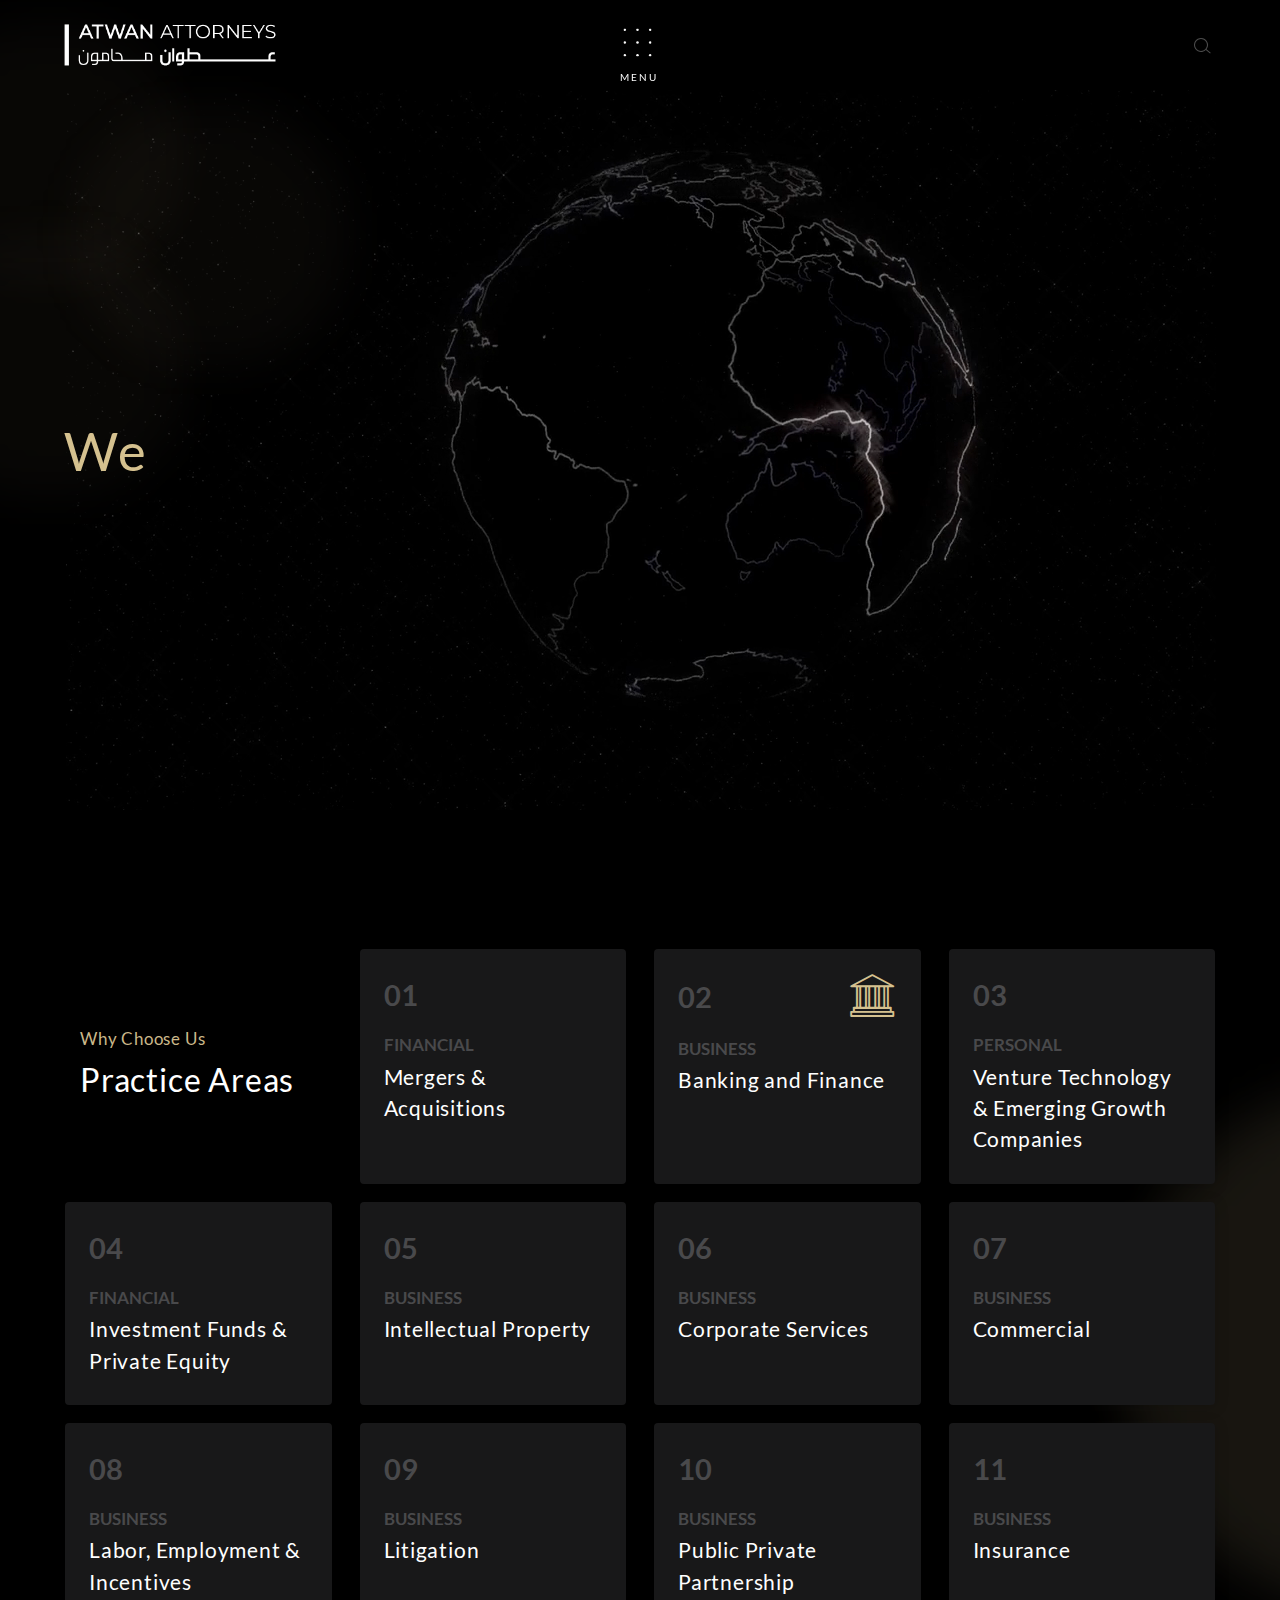
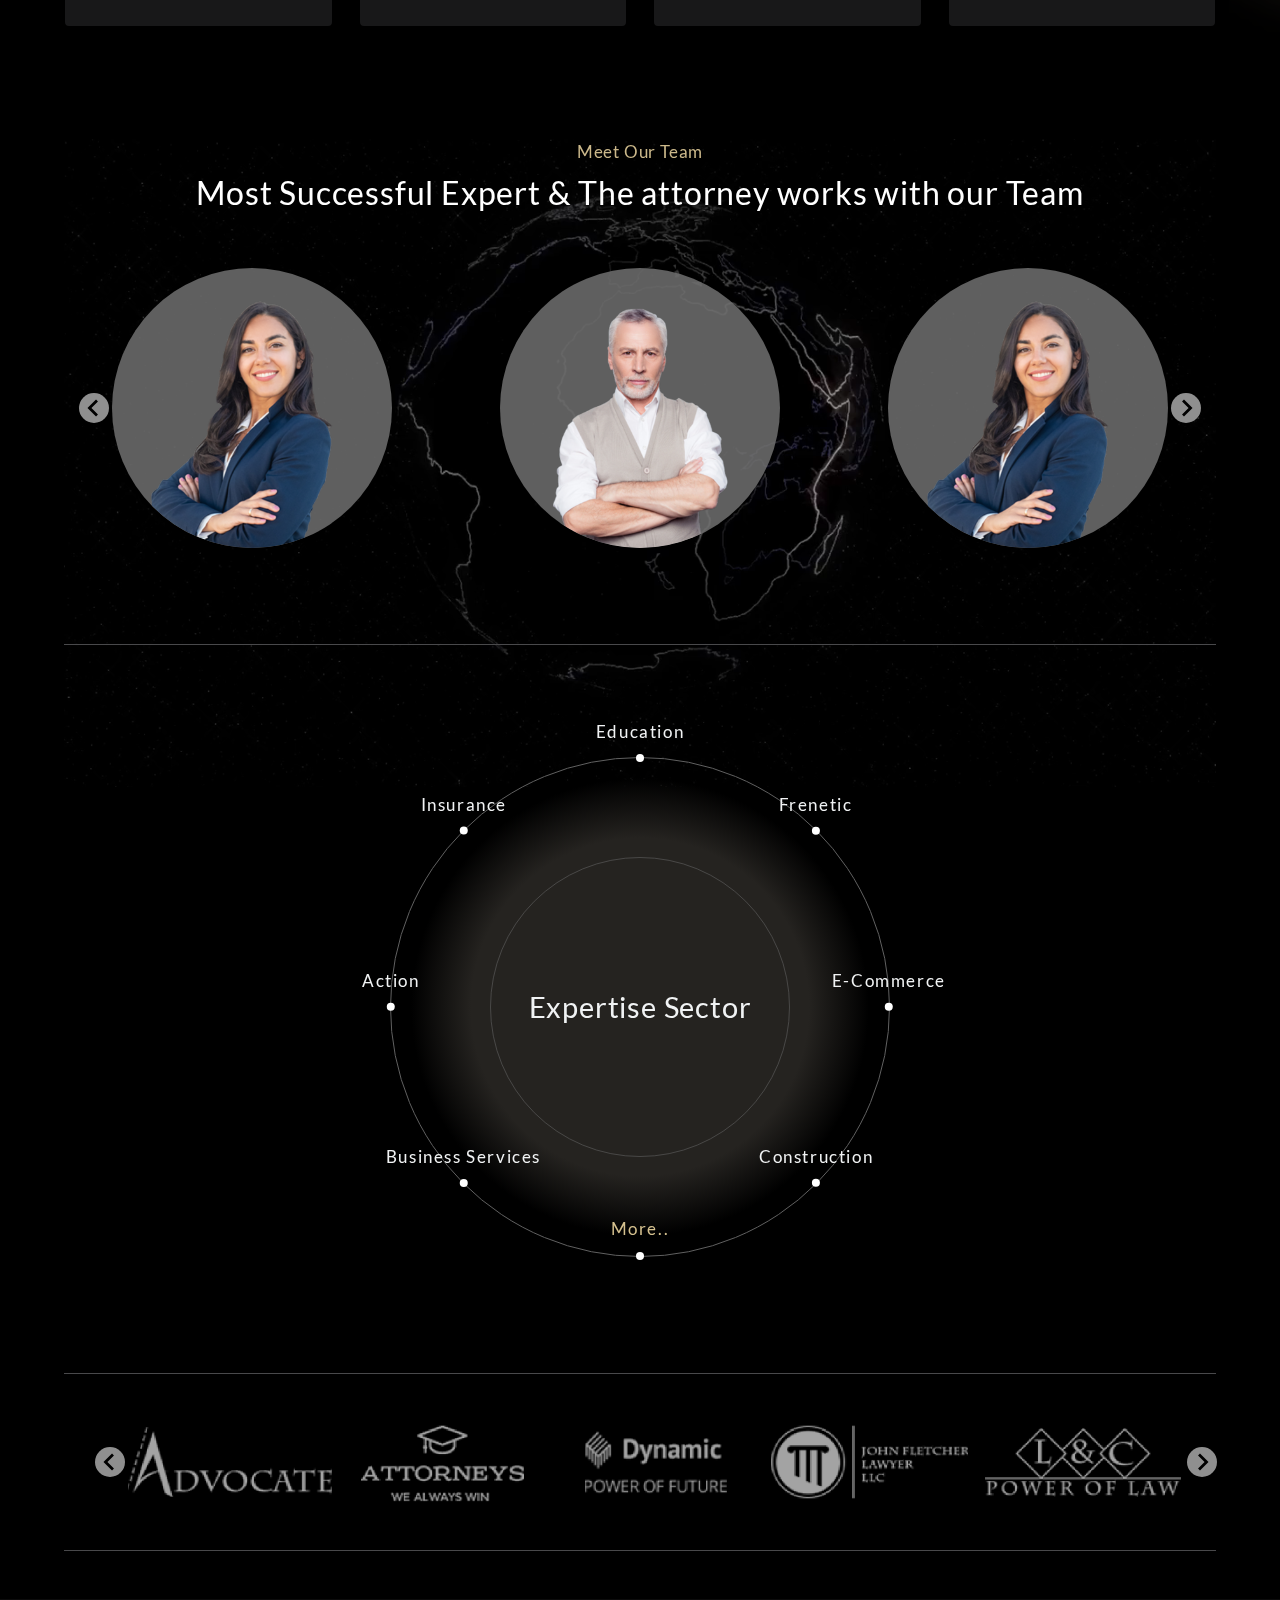
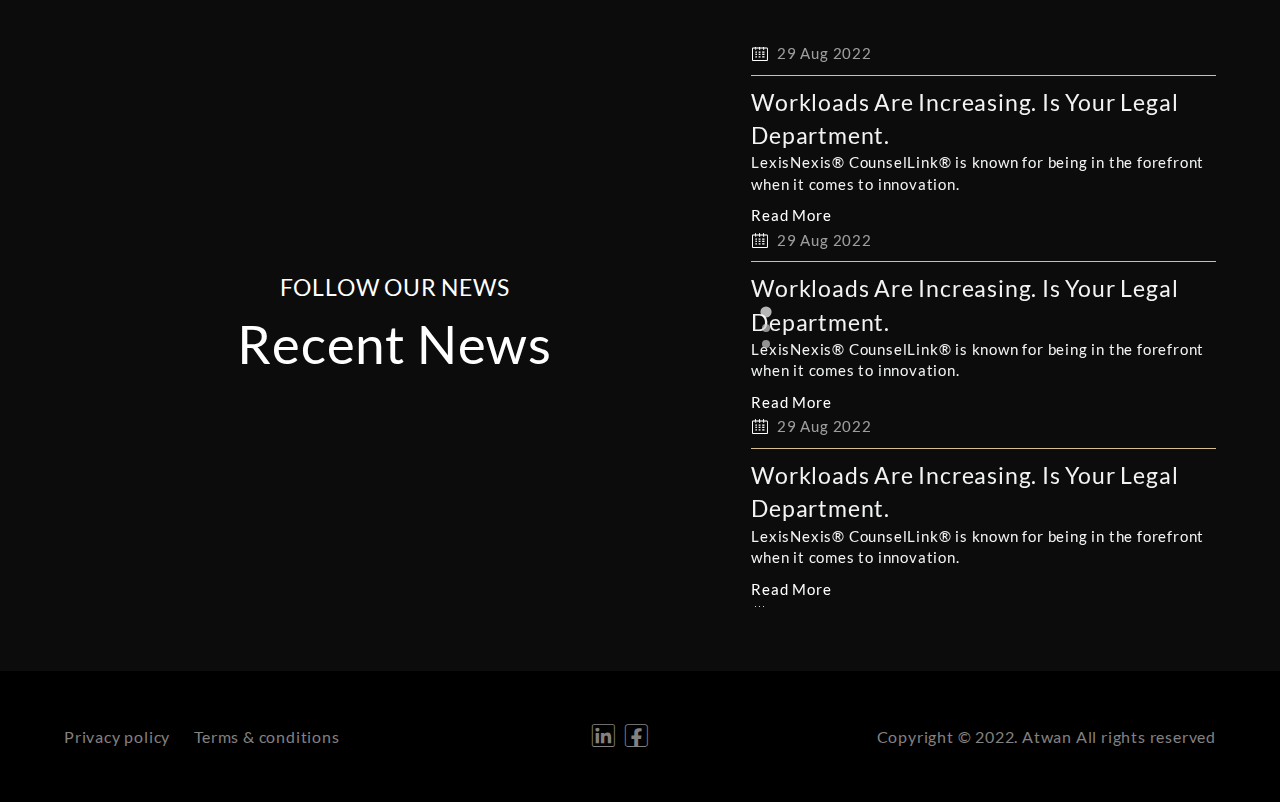
==== index.html @ 5011a1e4 "update" ====
<!doctype html>
  <html lang="en" dir="ltr">
    <head>
      <meta charset="utf-8">
      <meta name="viewport" content="width=device-width, initial-scale=1">

      <title>ATWAN ATTORNEYS</title>

      <!-- Plugin -->
      <link href="./lib/bootstrap/css/bootstrap.core.dark.css" rel="stylesheet" type="text/css">
      <link href="./lib/css/header-main_menu.css" rel="stylesheet" type="text/css">
      <link href="./lib/plugin/hashchange/hashchange.css" rel="stylesheet" type="text/css">
      <link href="./lib/plugin/splide/css/splide-core.min.css" rel="stylesheet" type="text/css">
      <link href="./lib/plugin/splide/css/themes/splide-default.min.css" rel="stylesheet" type="text/css">
      
      <!-- Fonts -->
      <link href="./lib/fonts/lato/lato.css" rel="stylesheet" type="text/css">
      <link href="./lib/fonts/icomoon/icomoon.css" rel="stylesheet" type="text/css">
      
      <!-- Atwan style -->
      <link href="./lib/css/atwan.style.css" rel="stylesheet" type="text/css">

    </head>
  <body>

  <header id="navHeader" class="header">
    <div class="header-main">

      <div class="o-container">

        <div class="header-main_inner">

          <div role="banner">
            <h1 class="c-site-brand">
              <a href="#" rel="home" class="c-site-brand_link nuxt-link-active">
                <img src="./lib/img/logo.png" alt="ATWAN ATTORNEYS" loading="lazy" class="c-site-brand_img">
              </a>
              </h1>
          </div>

          <div class="header-main_menu-toggle">
            <button onclick="myFunction()" class="c-site-nav-toggle">
              <div id="toggle-nav-label" hidden="hidden">
                Menu
              </div>
              <span class="o-icon -nav-toggle -default c-site-nav-toggle_svg-wrap">
                <svg viewBox="0 0 33 33" xmlns="http://www.w3.org/2000/svg">
                  <circle cx="1.5" cy="1.5" r="1.5"></circle>
                  <circle cx="1.5" cy="31.5" r="1.5"></circle>
                  <circle cx="1.5" cy="16.5" r="1.5"></circle>
                  <circle cx="31.5" cy="1.5" r="1.5"></circle>
                  <circle cx="31.5" cy="31.5" r="1.5"></circle>
                  <circle cx="31.5" cy="16.5" r="1.5"></circle>
                  <circle cx="16.5" cy="1.5" r="1.5"></circle>
                  <circle cx="16.5" cy="31.5" r="1.5"></circle>
                  <circle cx="16.5" cy="16.5" r="1.5"></circle>
                </svg>
              </span>
              <span class="o-icon -nav-toggle -close">
                <svg viewBox="0 0 33 33" xmlns="http://www.w3.org/2000/svg">
                  <circle cx="1.5" cy="1.5" r="1.5"></circle>
                  <circle cx="1.5" cy="31.5" r="1.5"></circle>
                  <circle cx="31.5" cy="1.5" r="1.5"></circle>
                  <circle cx="31.5" cy="31.5" r="1.5"></circle>
                  <circle cx="24" cy="9" r="1.5"></circle>
                  <circle cx="24" cy="24" r="1.5" transform="rotate(90 24 24)"></circle>
                  <circle cx="9" cy="24" r="1.5"></circle>
                  <circle cx="9" cy="9" r="1.5" transform="rotate(90 9 9)"></circle>
                  <circle cx="16.5" cy="16.5" r="1.5"></circle>
                </svg>
              </span>
              <span class="c-site-nav-toggle_label-hover">
                <span class="c-site-nav-toggle_label" style="margin-left: -1px;">
                  Menu
                </span>
              </span>
            </button>
          </div>

          <div class="header-main_desktop is-hidden@to-large">
            <div class="c-site-search-wrapper">
              <form role="search" aria-labelledby="search-label" class="c-form">
                <div id="search-label" hidden="hidden">Site
                </div>
                <div class="c-form_item c-site-search">
                  <input type="search" role="searchbox" name="search" value=""
                    class="c-form_input -header-search c-site-search_dropdown">
                  <span class="c-site-search_heading">
                    <span class="c-site-search_line">
                    </span>
                    <span class="c-site-search_heading-bg-wrap">
                      <span class="c-site-search_heading-bg">
                        <label class="c-site-search_icon">
                          <span class="o-icon">
                            <svg viewBox="0 0 24 24" xmlns="http://www.w3.org/2000/svg">
                              <path fill-rule="evenodd" clip-rule="evenodd" d="M11 4a7 7 0 104.826 12.07l4.276 3.413.624-.782L16.5 15.33A7 7 0 0011 4zm-6 7a6 6 0 1112 0 6 6 0 01-12 0z">
                              </path>
                            </svg>
                          </span>
                        </label>
                      </span>
                    </span>
                  </span>
                </div>
              </form>
            </div>
          </div>
        </div>
      </div>
    </div>

    <div class="header-aside">
      <div class="header-aside_scroller">
        <div class="header-aside_bg">
          <canvas width="0" height="0" style="display: block; width: 0px; height: 0px;"></canvas>
        </div>
        <div class="o-container">
          <div class="header-aside_inner">

            <div class="c-site-search-wrapper is-hidden@from-large">
              <form role="search" aria-labelledby="search-label" class="c-form">
                <div id="search-label-mobile" hidden="hidden">Site
                </div>
                <div class="c-form_item c-site-search">
                  <input type="search" role="searchbox" name="search" value=""
                    class="c-form_input c-site-search_dropdown">
                  <span class="c-site-search_heading">
                    <span class="c-site-search_line">
                    </span>
                    <span class="c-site-search_heading-bg-wrap">
                      <span class="c-site-search_heading-bg">
                        <label class="c-site-search_icon">
                          <span class="o-icon">
                            <svg viewBox="0 0 24 24" xmlns="http://www.w3.org/2000/svg">
                              <path fill-rule="evenodd" clip-rule="evenodd" d="M11 4a7 7 0 104.826 12.07l4.276 3.413.624-.782L16.5 15.33A7 7 0 0011 4zm-6 7a6 6 0 1112 0 6 6 0 01-12 0z">
                              </path>
                            </svg>
                          </span>
                        </label>
                      </span>
                    </span>
                  </span>
                </div>
              </form>
            </div>

            <nav aria-labelledby="primary-nav-label" class="c-primary-nav">
              <div id="primary-nav-label" hidden="hidden">Primary
              </div>
              <ul class="c-primary-nav_list -left" id="navigation-menu">
                <li class="c-primary-nav_item">
                  <a href="#/section-1" class="c-primary-nav_link -top-level nuxt-link-active">
                    <span class="c-primary-nav_link-inner" style="display:none;">
                      <span class="c-primary-nav_link-label">Home
                      </span>
                      <span class="c-primary-nav_link-inner-underline">
                      </span>
                    </span>
                    <span class="c-primary-nav_link-inner">
                      <span class="c-primary-nav_link-label">Home
                      </span>
                      <span class="c-primary-nav_link-dot">
                      </span>
                    </span></a>
                </li>
                <li class="c-primary-nav_item">
                  <a href="#/section-2" class="c-primary-nav_link -top-level">
                    <span class="c-primary-nav_link-inner" style="display:none;">
                      <span class="c-primary-nav_link-label">Why Choose Us
                      </span>
                      <span class="c-primary-nav_link-inner-underline">
                      </span>
                    </span>
                    <span class="c-primary-nav_link-inner">
                      <span class="c-primary-nav_link-label">Why Choose Us
                      </span>
                      <span class="c-primary-nav_link-dot">
                      </span>
                    </span></a>
                </li>
                <li class="c-primary-nav_item">
                 <a href="#/section-3" class="c-primary-nav_link -top-level">
                    <span class="c-primary-nav_link-inner" style="display:none;">
                      <span class="c-primary-nav_link-label">Meet Our Team
                      </span>
                      <span class="c-primary-nav_link-inner-underline">
                      </span>
                    </span>
                    <span class="c-primary-nav_link-inner">
                      <span class="c-primary-nav_link-label">Meet Our Team
                      </span>
                      <span class="c-primary-nav_link-dot">
                      </span>
                    </span></a>
                </li>
                <li class="c-primary-nav_item">
                  <a href="#" class="c-primary-nav_link -top-level -submenu-hover js-calc-nav-item-width">
                    <span class="c-primary-nav_link-inner" style="display:none;">
                      <span class="c-primary-nav_link-label">Sub-Brands
                      </span>
                      <span class="c-primary-nav_link-inner-underline">
                      </span>
                    </span>
                    <span class="c-primary-nav_link-inner">
                      <span class="c-primary-nav_link-label js-calc-nav-item-label-width">
                        Sub-Brands
                      </span>
                      <span class="c-primary-nav_link-dot">
                      </span>
                    </span></a>
                  <ul class="c-primary-nav_list is-submenu">
                    <li class="c-primary-nav_item">
                      <a href="#" class="c-primary-nav_link -submenu-level-1"
                        style="padding-left: 37.5px; padding-right: 37.5px;">
                        <span class="c-primary-nav_link-inner">
                          <span class="c-primary-nav_link-label"> RA&amp;A Advisory &amp; Diplomacy
                          </span>
                          <span class="c-primary-nav_link-underline">
                          </span>
                        </span></a>
                      </li>
                    <li class="c-primary-nav_item">
                      <a href="#"
                        class="c-primary-nav_link -submenu-level-1"
                        style="padding-left: 37.5px; padding-right: 37.5px;">
                        <span class="c-primary-nav_link-inner">
                          <span class="c-primary-nav_link-label"> RA&amp;A Lab
                          </span>
                          <span class="c-primary-nav_link-underline">
                          </span>
                        </span></a>
                      </li>
                    <li class="c-primary-nav_item">
                      <a href="#"
                        class="c-primary-nav_link -submenu-level-1"
                        style="padding-left: 37.5px; padding-right: 37.5px;">
                        <span class="c-primary-nav_link-inner">
                          <span class="c-primary-nav_link-label"> RA&amp;A Live Experiences
                          </span>
                          <span class="c-primary-nav_link-underline">
                          </span>
                        </span></a>
                      </li>
                    <li class="c-primary-nav_item">
                      <a href="#"
                        class="c-primary-nav_link -submenu-level-1"
                        style="padding-left: 37.5px; padding-right: 37.5px;">
                        <span class="c-primary-nav_link-inner">
                          <span class="c-primary-nav_link-label"> RA&amp;A Metaverse
                          </span>
                          <span class="c-primary-nav_link-underline">
                          </span>
                        </span></a>
                      </li>
                    <li class="c-primary-nav_item">
                      <a href="#"
                        class="c-primary-nav_link -submenu-level-1"
                        style="padding-left: 37.5px; padding-right: 37.5px;">
                        <span class="c-primary-nav_link-inner">
                          <span class="c-primary-nav_link-label"> RA&amp;A Sport &amp; Entertainment
                          </span>
                          <span class="c-primary-nav_link-underline">
                          </span>
                        </span></a>
                      </li>
                  </ul>
                </li>
                <li class="c-primary-nav_item">
                  <a href="#" class="c-primary-nav_link -top-level -submenu-hover js-calc-nav-item-width">
                    <span class="c-primary-nav_link-inner" style="display:none;">
                      <span class="c-primary-nav_link-label">Topics
                      </span>
                      <span class="c-primary-nav_link-inner-underline">
                      </span>
                    </span>
                    <span class="c-primary-nav_link-inner" >
                      <span class="c-primary-nav_link-label js-calc-nav-item-label-width">
                        Topics
                      </span>
                      <span class="c-primary-nav_link-dot">
                      </span>
                    </span></a>
                  <ul class="c-primary-nav_list is-submenu">
                    <li class="c-primary-nav_item">
                      <a href="#"
                        class="c-primary-nav_link -submenu-level-1 nuxt-link-exact-active nuxt-link-active"
                        style="padding-left: 37.5px; padding-right: 37.5px;" aria-current="page">
                        <span class="c-primary-nav_link-inner">
                          <span class="c-primary-nav_link-label"> AI &amp; Technology
                          </span>
                          <span class="c-primary-nav_link-underline">
                          </span>
                        </span></a>
                      </li>
                    <li class="c-primary-nav_item">
                      <a href="#"
                        class="c-primary-nav_link -submenu-level-1"
                        style="padding-left: 37.5px; padding-right: 37.5px;">
                        <span class="c-primary-nav_link-inner">
                          <span class="c-primary-nav_link-label"> Culture &amp; Entertainment
                          </span>
                          <span class="c-primary-nav_link-underline">
                          </span>
                        </span></a>
                      </li>
                    <li class="c-primary-nav_item">
                      <a href="#"
                        class="c-primary-nav_link -submenu-level-1"
                        style="padding-left: 37.5px; padding-right: 37.5px;">
                        <span class="c-primary-nav_link-inner">
                          <span class="c-primary-nav_link-label"> Education &amp; Youth Engagement
                          </span>
                          <span class="c-primary-nav_link-underline">
                          </span>
                        </span></a>
                      </li>
                    <li class="c-primary-nav_item">
                      <a href="#"
                        class="c-primary-nav_link -submenu-level-1"
                        style="padding-left: 37.5px; padding-right: 37.5px;">
                        <span class="c-primary-nav_link-inner">
                          <span class="c-primary-nav_link-label"> Government &amp; International Relations
                          </span>
                          <span class="c-primary-nav_link-underline">
                          </span>
                        </span></a>
                      </li>
                    <li class="c-primary-nav_item">
                      <a href="#"
                        class="c-primary-nav_link -submenu-level-1"
                        style="padding-left: 37.5px; padding-right: 37.5px;">
                        <span class="c-primary-nav_link-inner">
                          <span class="c-primary-nav_link-label"> Health
                          </span>
                          <span class="c-primary-nav_link-underline">
                          </span>
                        </span></a>
                      </li>
                    <li class="c-primary-nav_item">
                      <a href="#"
                        class="c-primary-nav_link -submenu-level-1"
                        style="padding-left: 37.5px; padding-right: 37.5px;">
                        <span class="c-primary-nav_link-inner">
                          <span class="c-primary-nav_link-label"> Investment, Trade &amp; Financial Markets
                          </span>
                          <span class="c-primary-nav_link-underline">
                          </span>
                        </span></a>
                      </li>
                    <li class="c-primary-nav_item">
                      <a href="#"
                        class="c-primary-nav_link -submenu-level-1"
                        style="padding-left: 37.5px; padding-right: 37.5px;">
                        <span class="c-primary-nav_link-inner">
                          <span class="c-primary-nav_link-label"> Sport
                          </span>
                          <span class="c-primary-nav_link-underline">
                          </span>
                        </span></a>
                      </li>
                    <li class="c-primary-nav_item">
                      <a href="#"
                        class="c-primary-nav_link -submenu-level-1"
                        style="padding-left: 37.5px; padding-right: 37.5px;">
                        <span class="c-primary-nav_link-inner">
                          <span class="c-primary-nav_link-label"> Sustainability
                          </span>
                          <span class="c-primary-nav_link-underline">
                          </span>
                        </span></a>
                      </li>
                  </ul>
                </li>
              </ul>
              <ul class="c-primary-nav_list -right">
                <li class="c-primary-nav_item">
                  <a href="#" class="c-primary-nav_link -top-level">
                    <span class="c-primary-nav_link-inner" style="display:none;">
                      <span class="c-primary-nav_link-label">Insights
                      </span>
                      <span class="c-primary-nav_link-inner-underline">
                      </span>
                    </span>
                    <span class="c-primary-nav_link-inner">
                      <span class="c-primary-nav_link-label">Insights
                      </span>
                      <span class="c-primary-nav_link-dot">
                      </span>
                    </span></a>
                </li>
                <li class="c-primary-nav_item">
                  <a href="#" class="c-primary-nav_link -top-level">
                    <span class="c-primary-nav_link-inner" style="display:none;">
                      <span class="c-primary-nav_link-label">News &amp; Media
                      </span>
                      <span class="c-primary-nav_link-inner-underline">
                      </span>
                    </span>
                    <span class="c-primary-nav_link-inner">
                      <span class="c-primary-nav_link-label">News &amp; Media
                      </span>
                      <span class="c-primary-nav_link-dot">
                      </span>
                    </span></a>
                </li>
                <li class="c-primary-nav_item">
                  <a href="#" class="c-primary-nav_link -top-level">
                    <span class="c-primary-nav_link-inner" style="display:none;">
                      <span class="c-primary-nav_link-label">Contact
                      </span>
                      <span class="c-primary-nav_link-inner-underline">
                      </span>
                    </span>
                    <span class="c-primary-nav_link-inner">
                      <span class="c-primary-nav_link-label">Contact
                      </span>
                      <span class="c-primary-nav_link-dot">
                      </span>
                    </span></a>
                </li>
                <li class="c-primary-nav_item"><a href="#" target="_blank" rel="noopener noreferrer" class="c-primary-nav_link -top-level">
                    <span class="c-primary-nav_link-inner" style="display:none;">
                      <span class="c-primary-nav_link-label">NYF-Institute
                      </span>
                      <span class="c-primary-nav_link-inner-underline">
                      </span>
                    </span>
                    <span class="c-primary-nav_link-inner">
                      <span class="c-primary-nav_link-label">NYF-Institute
                      </span>
                      <span class="c-primary-nav_link-dot">
                      </span>
                    </span></a>
                </li>
              </ul>
            </nav>
          </div>
        </div>
      </div>
    </div>
  </header>


  <main class="w-100 main-test">
    <section id="section-1" class="h-100vh px-3 mx-0 px-md-5 mx-md-3">
      <div class="h-100 d-flex align-items-center overflow-hidden">

        <div class="bg-circle">
          <div class="item firefly"></div>
          <div class="item firefly"></div>
          <div class="item firefly"></div>
        </div>

        <div class="we-advice me-auto d-flex flex-wrap align-items-start">
          <div class="pe-3">We</div> 
          <div> 
            <span>Advice You</span>
          </div>
        </div>

        <div class="video ">
          <video autoplay muted loop class="bg-video">
            <source src="./lib/video/globe.mp4" type="video/mp4">
            Your browser does not support HTML5 video.
         </video>
        </div>

      </div>
    </section>
    <section id="section-2" class="py-5 px-3 mx-0 px-md-5 mx-md-3">
      
      <div class="why-choose-us">
        <div class="effect-bg"></div>
        <div class="content">
<div class="row">
            <div class="col-12 col-md-6 col-lg-3 mb-3">
              <div class="d-flex align-items-center h-100">
                <div class="p-3 d-flex align-items-start flex-column">
                  <div class="title-s pb-1">Why Choose Us</div>
                  <div class="text-s pb-1">Practice Areas</div>
                </div>
              </div>
              
            </div>
            <div class="col-12 col-md-6 col-lg-3 mb-3">
              <div class="card p-4 h-100">
                <div class="d-flex flex-wrap align-items-center pb-3">
                  <div class="number-c">01</div>
                  <div class="icon-c ms-auto"><span class="icon-mergers-acquisitions"></span></div>
                </div>
                <div class="title-c pb-1">Financial</div>
                <div class="subtitle-c pb-1">Mergers & Acquisitions</div>
              </div>
            </div>
            <div class="col-12 col-md-6 col-lg-3 mb-3">
              <div class="card p-4 h-100">
                <div class="d-flex flex-wrap align-items-center pb-3">
                  <div class="number-c">02</div>
                  <div class="icon-c ms-auto"><span class="icon-business-law"></span></div>
                </div>
                <div class="title-c pb-1">BUSINESS</div>
                <div class="subtitle-c pb-1">Banking and Finance </div>
              </div>
            </div>
            <div class="col-12 col-md-6 col-lg-3 mb-3">
              <div class="card p-4 h-100">
                <div class="d-flex flex-wrap align-items-center pb-3">
                  <div class="number-c">03</div>
                  <div class="icon-c ms-auto"><span class="icon-venture-technology-emerging-growth-companies"></span></div>
                </div>
                <div class="title-c pb-1">PERSONAL</div>
                <div class="subtitle-c pb-1">Venture Technology & Emerging Growth Companies</div>
              </div>
            </div>
            <div class="col-12 col-md-6 col-lg-3 mb-3">
              <div class="card p-4 h-100">
                <div class="d-flex flex-wrap align-items-center pb-3">
                  <div class="number-c">04</div>
                  <div class="icon-c ms-auto"><span class="icon-investment-funds-private-equity"></span></div>
                </div>
                <div class="title-c pb-1">FINANCIAL</div>
                <div class="subtitle-c pb-1">Investment Funds & Private Equity</div>
              </div>
            </div>
            <div class="col-12 col-md-6 col-lg-3 mb-3">
              <div class="card p-4 h-100">
                <div class="d-flex flex-wrap align-items-center pb-3">
                  <div class="number-c">05</div>
                  <div class="icon-c ms-auto"><span class="icon-intellectual-property"></span></div>
                </div>
                <div class="title-c pb-1">BUSINESS</div>
                <div class="subtitle-c pb-1">Intellectual Property </div>
              </div>
            </div>
            <div class="col-12 col-md-6 col-lg-3 mb-3">
              <div class="card p-4 h-100">
                <div class="d-flex flex-wrap align-items-center pb-3">
                  <div class="number-c">06</div>
                  <div class="icon-c ms-auto"><span class="icon-corporate-services"></span></div>
                </div>
                <div class="title-c pb-1">BUSINESS</div>
                <div class="subtitle-c pb-1">Corporate Services</div>
              </div>
            </div>
            
            <div class="col-12 col-md-6 col-lg-3 mb-3">
              <div class="card p-4 h-100">
                <div class="d-flex flex-wrap align-items-center pb-3">
                  <div class="number-c">07</div>
                  <div class="icon-c ms-auto"><span class="icon-commercial"></span></div>
                </div>
                <div class="title-c pb-1">BUSINESS</div>
                <div class="subtitle-c pb-1">Commercial</div>
              </div>
            </div>
            
            <div class="col-12 col-md-6 col-lg-3 mb-3">
              <div class="card p-4 h-100">
                <div class="d-flex flex-wrap align-items-center pb-3">
                  <div class="number-c">08</div>
                  <div class="icon-c ms-auto"><span class="icon-labor-employment-incentives"></span></div>
                </div>
                <div class="title-c pb-1">BUSINESS</div>
                <div class="subtitle-c pb-1">Labor, Employment & Incentives</div>
              </div>
            </div>
            
            <div class="col-12 col-md-6 col-lg-3 mb-3">
              <div class="card p-4 h-100">
                <div class="d-flex flex-wrap align-items-center pb-3">
                  <div class="number-c">09</div>
                  <div class="icon-c ms-auto"><span class="icon-litigation"></span></div>
                </div>
                <div class="title-c pb-1">BUSINESS</div>
                <div class="subtitle-c pb-1">Litigation</div>
              </div>
            </div>
            
            <div class="col-12 col-md-6 col-lg-3 mb-3">
              <div class="card p-4 h-100">
                <div class="d-flex flex-wrap align-items-center pb-3">
                  <div class="number-c">10</div>
                  <div class="icon-c ms-auto"><span class="icon-public-private-partnership"></span></div>
                </div>
                <div class="title-c pb-1">BUSINESS</div>
                <div class="subtitle-c pb-1">Public Private Partnership</div>
              </div>
            </div>
            
            <div class="col-12 col-md-6 col-lg-3 mb-3">
              <div class="card p-4 h-100">
                <div class="d-flex flex-wrap align-items-center pb-3">
                  <div class="number-c">11</div>
                  <div class="icon-c ms-auto"><span class="icon-insurance"></span></div>
                </div>
                <div class="title-c pb-1">BUSINESS</div>
                <div class="subtitle-c pb-1">Insurance</div>
              </div>
            </div>
            
          </div>
        </div>
          
        </div>
     
    </section>

    <section id="section-3" class="py-5 px-3 mx-0 px-md-5 mx-md-3">
      <div class="meet-our-team">
        <div class="video-bg">
          <video autoplay muted loop class="bg-video">
            <source src="./lib/video/globe.mp4" type="video/mp4">
            Your browser does not support HTML5 video.
         </video>
        </div>
        <div class="content d-flex align-items-center justify-content-center h-100">
          <div class="pb-5 d-flex align-items-center flex-column">
            <div class="title-s pb-1 text-center">Meet Our Team</div>
            <div class="text-s pb-1 text-center">Most Successful Expert & The attorney works with our Team</div>
          </div>
        </div>
        <div class="content">
    <div class="splide" id="splide-ourteam" aria-label="Splide Basic HTML Example">
      <div class="splide__track">
        <ul class="splide__list">
          <li class="splide__slide">
            <div class="circle-i d-flex align-items-center justify-content-center">
              <div class="hide-content">
                <div class="name-i">
                  Ahmad Mohammad
                </div>
                <div class="position-i">
                  Senior Attorney
                </div>
              </div>
              <div class="img-i">
                <img src="./lib/img/team-01.png" alt="">
              </div>
            </div>
          </li>
          <li class="splide__slide">
            <div class="circle-i d-flex align-items-center justify-content-center">
              <div class="hide-content">
                <div class="name-i">
                  Ahmad Mohammad
                </div>
                <div class="position-i">
                  Senior Attorney
                </div>
              </div>
              <div class="img-i">
                <img src="./lib/img/team-02.png" alt="">
              </div>
            </div>
          </li>
          <li class="splide__slide">
            <div class="circle-i d-flex align-items-center justify-content-center">
              <div class="hide-content">
                <div class="name-i">
                  Ahmad Mohammad
                </div>
                <div class="position-i">
                  Senior Attorney
                </div>
              </div>
              <div class="img-i">
                <img src="./lib/img/team-01.png" alt="">
              </div>
            </div>
          </li>
          <li class="splide__slide">
            <div class="circle-i d-flex align-items-center justify-content-center">
              <div class="hide-content">
                <div class="name-i">
                  Ahmad Mohammad
                </div>
                <div class="position-i">
                  Senior Attorney
                </div>
              </div>
              <div class="img-i">
                <img src="./lib/img/team-02.png" alt="">
              </div>
            </div>
          </li>
          <li class="splide__slide">
            <div class="circle-i d-flex align-items-center justify-content-center">
              <div class="hide-content">
                <div class="name-i">
                  Ahmad Mohammad
                </div>
                <div class="position-i">
                  Senior Attorney
                </div>
              </div>
              <div class="img-i">
                <img src="./lib/img/team-01.png" alt="">
              </div>
            </div>
          </li>
        </ul>
      </div>
    </div>
  </div>
  </div>
  </section>



  <section id="ExpertiseSector" class="py-5 px-3 mx-0 px-md-5 mx-md-3">
    <div class="expertise-sector d-flex flex-row justify-content-center align-items-center">
      <div class="circle-expertise-sector d-flex flex-row justify-content-center align-items-center">
        
        <div class="point-line rotate-0 rotate-15">
          <div class="block">
            <div class="text ct">
              <a href="#">
                Education
              </a>
            </div>
            <div class="d-flex flex-row justify-content-center align-items-center">
              <div class="point cb"></div>
            </div>
          </div>
          <div class="block mt-auto d-none d-md-flex">
            <div class="text more cb">
              <a href="#">
                More..
              </a>
            </div>
            <div class="d-flex flex-row justify-content-center align-items-center">
              <div class="point cb"></div>
            </div>
          </div>
        </div>

        <div class="point-line rotate-0 rotate-36 d-md-none">
          <div class="block d-none">
            <div class="text ct">
              <a href="#">Education</a>
            </div>
            <div class="d-flex flex-row justify-content-center align-items-center">
              <div class="point cb"></div>
            </div>
          </div>
          <div class="block mt-auto">
            <div class="text cb">
              <a href="#">Insurance</a>
            </div>
            <div class="d-flex flex-row justify-content-center align-items-center">
              <div class="point cb"></div>
            </div>
          </div>
        </div>
        
        <div class="point-line rotate-45 rotate-58">
          <div class="block">
            <div class="text ct"><a href="#">Frenetic</a></div>
            <div class="d-flex flex-row justify-content-center align-items-center">
              <div class="point cb"></div>
            </div>
          </div>
          <div class="block mt-auto d-none d-md-flex">
            <div class="text cb"><a href="#">Business Services</a></div>
            <div class="d-flex flex-row justify-content-center align-items-center">
              <div class="point cb"></div>
            </div>
          </div>
        </div>

        <div class="point-line rotate-45 rotate-79 d-md-none">
          <div class="block d-none">
            <div class="text ct"><a href="#">Frenetic</a></div>
            <div class="d-flex flex-row justify-content-center align-items-center">
              <div class="point cb"></div>
            </div>
          </div>
          <div class="block mt-auto">
            <div class="text cb"><a href="#">Business Services</a></div>
            <div class="d-flex flex-row justify-content-center align-items-center">
              <div class="point cb"></div>
            </div>
          </div>
        </div>

        <div class="point-line rotate-90 rotate-101">
          <div class="block">
            <div class="text ct"><a href="#">E-Commerce</a></div>
            <div class="d-flex flex-row justify-content-center align-items-center">
              <div class="point cb"></div>
            </div>
          </div>
          <div class="block mt-auto d-none d-md-flex">
            <div class="text cb"><a href="#">Action</a></div>
            <div class="d-flex flex-row justify-content-center align-items-center">
              <div class="point cb"></div>
            </div>
          </div>
        </div>

        <div class="point-line rotate-90 rotate-122 d-md-none">
          <div class="block d-none">
            <div class="text ct"><a href="#">E-Commerce</a></div>
            <div class="d-flex flex-row justify-content-center align-items-center">
              <div class="point cb"></div>
            </div>
          </div>
          <div class="block mt-auto">
            <div class="text cb"><a href="#">Action</a></div>
            <div class="d-flex flex-row justify-content-center align-items-center">
              <div class="point cb"></div>
            </div>
          </div>
        </div>
        
        <div class="point-line rotate-135 rotate-144">
          <div class="block">
            <div class="text ct"><a href="#">Construction</a></div>
            <div class="d-flex flex-row justify-content-center align-items-center">
              <div class="point cb"></div>
            </div>
          </div>
          <div class="block mt-auto d-none d-md-flex">
            <div class="text cb"><a href="#">Insurance</a></div>
            <div class="d-flex flex-row justify-content-center align-items-center">
              <div class="point cb"></div>
            </div>
          </div>
        </div>

        <div class="point-line rotate-135 rotate-165 d-md-none">
          <div class="block d-none">
            <div class="text ct"><a href="#">Construction</a></div>
            <div class="d-flex flex-row justify-content-center align-items-center">
              <div class="point cb"></div>
            </div>
          </div>
          <div class="block mt-auto">
            <div class="text cb more"><a href="#">More..</a></div>
            <div class="d-flex flex-row justify-content-center align-items-center">
              <div class="point cb"></div>
            </div>
          </div>
        </div>

          <div class="circle-sector-title d-flex flex-row justify-content-center align-items-center">
            <span>
              Expertise Sector
            </span>
          </div>
      </div>
    </div>
  </section>

<section id="section-5" class="py-5 px-3 mx-0 px-md-5 mx-md-3">
  <div class="customers">
    <div class="splide py-5 px-3 mx-0 px-md-5 mx-md-3" id="splide-customers" aria-label="Splide Basic HTML Example">
      <div class="splide__track">
        <ul class="splide__list">
          <li class="splide__slide">
            <div class="logo-i d-flex align-items-center justify-content-center">
              <div class="img-logo-i">
                <img src="./lib/img/advocate.png" alt="">
              </div>
            </div>
          </li>
          <li class="splide__slide">
            <div class="logo-i d-flex align-items-center justify-content-center">
              <div class="img-logo-i">
                <img src="./lib/img/attorneys.png" alt="">
              </div>
            </div>
          </li>
          <li class="splide__slide">
            <div class="logo-i d-flex align-items-center justify-content-center">
              <div class="img-logo-i">
                <img src="./lib/img/dynamic.png" alt="">
              </div>
            </div>
          </li>
          <li class="splide__slide">
            <div class="logo-i d-flex align-items-center justify-content-center">
              <div class="img-logo-i">
                <img src="./lib/img/john-fletcher.png" alt="">
              </div>
            </div>
          </li>
          <li class="splide__slide">
            <div class="logo-i d-flex align-items-center justify-content-center">
              <div class="img-logo-i">
                <img src="./lib/img/l-c-power-of-law.png" alt="">
              </div>
            </div>
          </li>
          <li class="splide__slide">
            <div class="logo-i d-flex align-items-center justify-content-center">
              <div class="img-logo-i">
                <img src="./lib/img/advocate.png" alt="">
              </div>
            </div>
          </li>
          <li class="splide__slide">
            <div class="logo-i d-flex align-items-center justify-content-center">
              <div class="img-logo-i">
                <img src="./lib/img/advocate.png" alt="">
              </div>
            </div>
          </li>
          <li class="splide__slide">
            <div class="logo-i d-flex align-items-center justify-content-center">
              <div class="img-logo-i">
                <img src="./lib/img/advocate.png" alt="">
              </div>
            </div>
          </li>
        </ul>
      </div>
    </div>
  </div>
</section>

    <section id="section-4" class="bg-darck-video">
      <div class="video-n px-0 px-md-3 d-flex align-items-center justify-content-center">
        <div class=" py-5 px-3 px-md-5 w-100">
          <div class="row">
            <div class="col-12 col-md-6 col-lg-7 mb-3">
              <video autoplay muted loop class="bg-video">
                <source src="./lib/video/world.mp4" type="video/mp4">
                Your browser does not support HTML5 video.
              </video>
            </div>
            <div class="col-12 col-md-6 col-lg-5 mb-3"></div>
          </div>
        </div>
        
        
      </div>

      <div class="bg-darck-gray px-0 px-md-3">
      <div class="recent-news py-5 px-3 px-md-5">
        <div class="row">
          <div class="col-12 col-md-6 col-lg-7 mb-3">
            <div class="d-flex align-items-center justify-content-center h-100" style="position: relative; ">
              <div class="content-n d-flex flex-column align-items-center justify-content-center">
                <div class="title-n">
                  FOLLOW OUR NEWS
                </div>
                <div class="title-n-large">
                  Recent News
                </div>
              </div>
            </div>
          </div>       
          <div class="col-12 col-md-6 col-lg-5 mb-3">
            <div class="list vertically">
              <div class="splide" id="splide-news" aria-label="Splide Basic HTML Example">
                <div class="splide__track">
                  <ul class="splide__list">
                    <li class="splide__slide">
                      <div class="item-news">
                        <div class="date-i d-flex flex-row align-items-center">
                          <div class="icon-date pe-2"><span class="icon-calendar"></span></div>
                          <div class="actual-date">29 Aug 2022</div>
                        </div>
                        <div class="max-h">
                          <div class="title-i d-flex flex-row align-items-center">
                              Workloads Are Increasing. Is Your Legal Department.
                          </div>
                          <div class="text-i d-flex flex-row align-items-center">
                            LexisNexis® CounselLink® is known for being in the forefront when it comes to innovation.
                          </div>
                        </div>
                        <div class="more-i d-flex flex-row align-items-center">
                          <a href="#">
                            Read More
                          </a>
                        </div>
                      </div>
                    </li>
                    <li class="splide__slide">
                      <div class="item-news">
                        <div class="date-i d-flex flex-row align-items-center">
                          <div class="icon-date pe-2"><span class="icon-calendar"></span></div>
                          <div class="actual-date">29 Aug 2022</div>
                        </div>
                        <div class="max-h">
                          <div class="title-i d-flex flex-row align-items-center">
                              Workloads Are Increasing. Is Your Legal Department.
                          </div>
                          <div class="text-i d-flex flex-row align-items-center">
                            LexisNexis® CounselLink® is known for being in the forefront when it comes to innovation.
                          </div>
                        </div>
                        <div class="more-i d-flex flex-row align-items-center">
                          <a href="#">
                            Read More
                          </a>
                        </div>
                      </div>
                    </li>
                    <li class="splide__slide">
                      <div class="item-news">
                        <div class="date-i d-flex flex-row align-items-center">
                          <div class="icon-date pe-2"><span class="icon-calendar"></span></div>
                          <div class="actual-date">29 Aug 2022</div>
                        </div>
                        <div class="max-h">
                          <div class="title-i d-flex flex-row align-items-center">
                              Workloads Are Increasing. Is Your Legal Department.
                          </div>
                          <div class="text-i d-flex flex-row align-items-center">
                            LexisNexis® CounselLink® is known for being in the forefront when it comes to innovation.
                          </div>
                        </div>
                        <div class="more-i d-flex flex-row align-items-center">
                          <a href="#">
                            Read More
                          </a>
                        </div>
                      </div>
                    </li>
                    <li class="splide__slide">
                      <div class="item-news">
                        <div class="date-i d-flex flex-row align-items-center">
                          <div class="icon-date pe-2"><span class="icon-calendar"></span></div>
                          <div class="actual-date">29 Aug 2022</div>
                        </div>
                        <div class="max-h">
                          <div class="title-i d-flex flex-row align-items-center">
                              Workloads Are Increasing. Is Your Legal Department.
                          </div>
                          <div class="text-i d-flex flex-row align-items-center">
                            LexisNexis® CounselLink® is known for being in the forefront when it comes to innovation.
                          </div>
                        </div>
                        <div class="more-i d-flex flex-row align-items-center">
                          <a href="#">
                            Read More
                          </a>
                        </div>
                      </div>
                    </li>
                    <li class="splide__slide">
                      <div class="item-news">
                        <div class="date-i d-flex flex-row align-items-center">
                          <div class="icon-date pe-2"><span class="icon-calendar"></span></div>
                          <div class="actual-date">29 Aug 2022</div>
                        </div>
                        <div class="max-h">
                          <div class="title-i d-flex flex-row align-items-center">
                              Workloads Are Increasing. Is Your Legal Department.
                          </div>
                          <div class="text-i d-flex flex-row align-items-center">
                            LexisNexis® CounselLink® is known for being in the forefront when it comes to innovation.
                          </div>
                        </div>
                        <div class="more-i d-flex flex-row align-items-center">
                          <a href="#">
                            Read More
                          </a>
                        </div>
                      </div>
                    </li>
                    <li class="splide__slide">
                      <div class="item-news">
                        <div class="date-i d-flex flex-row align-items-center">
                          <div class="icon-date pe-2"><span class="icon-calendar"></span></div>
                          <div class="actual-date">29 Aug 2022</div>
                        </div>
                        <div class="max-h">
                          <div class="title-i d-flex flex-row align-items-center">
                              Workloads Are Increasing. Is Your Legal Department.
                          </div>
                          <div class="text-i d-flex flex-row align-items-center">
                            LexisNexis® CounselLink® is known for being in the forefront when it comes to innovation.
                          </div>
                        </div>
                        <div class="more-i d-flex flex-row align-items-center">
                          <a href="#">
                            Read More
                          </a>
                        </div>
                      </div>
                    </li>
                    <li class="splide__slide">
                      <div class="item-news">
                        <div class="date-i d-flex flex-row align-items-center">
                          <div class="icon-date pe-2"><span class="icon-calendar"></span></div>
                          <div class="actual-date">29 Aug 2022</div>
                        </div>
                        <div class="max-h">
                          <div class="title-i d-flex flex-row align-items-center">
                              Workloads Are Increasing. Is Your Legal Department.
                          </div>
                          <div class="text-i d-flex flex-row align-items-center">
                            LexisNexis® CounselLink® is known for being in the forefront when it comes to innovation.
                          </div>
                        </div>
                        <div class="more-i d-flex flex-row align-items-center">
                          <a href="#">
                            Read More
                          </a>
                        </div>
                      </div>
                    </li>
                  </ul>
                </div>
              </div>
            </div>
          </div>       
        </div>
        

      </div>
    </div>
    </section>



    <footer class="py-5 px-3 mx-0 px-md-5 mx-md-3">
      <div class="footer d-flex flex-column align-items-center flex-lg-row justify-content-lg-between">
        <div class="hyper pb-1 pb-lg-0">
          <div class="d-flex flex-wrap  align-items-center justify-content-center">
            <div class="me-4">
              <a href="#">
                Privacy policy
              </a>
            </div>
            <div class="me-4">
              <a href="#">
                Terms & conditions
              </a>
            </div>
          </div>
        </div>
        
        <div class="social pb-1 pb-lg-0">
          <div class="d-flex  align-items-center justify-content-center">
            <div class="mx-1">
              <a href="https://linkedin.com">
                <span class="icon-linkedin"></span>
              </a>
            </div>
            <div class="mx-1">
              <a href="https://facebook.com">
                <span class="icon-facebook"></span>
              </a>
            </div>
          </div>
        </div>
        <div class="copyright text-center">
          Copyright © 2022. Atwan All rights reserved
        </div>
      </div>
    </footer>

  </main>


  
  <!-- JS -->
  <script src="./lib/js/jquery-3.6.0.min.js"></script>
  <script src="./lib/bootstrap/js/bootstrap.core.js"></script>

	
	<!-- Page Scroll to id plugin -->
	<script src="./lib/plugin/hashchange/jquery.hashchange.min.js"></script>
	<script src="./lib/plugin/hashchange/jquery.malihu.PageScroll2id.js"></script>
	
	<!-- Splide -->
  <script src="./lib/plugin/splide/js/splide.min.js"></script>
  
  <!-- SCRIPT -->
  
  <!-- Splide -->
  <script>
    //splide-customers
    new Splide('#splide-customers', {
      perPage: 6,
      rewind: true,
      autoplay: true,
      //direction: 'rtl',
      pagination: false,
      arrows: true,
      height: '80px',
      cover: true,
      pauseOnHover:true,

      breakpoints: {
        1600: {
          perPage: 5,
          gap: '.7rem',
          height: '80px',
        },
        1200: {
          perPage: 4,
          gap: '.7rem',
          height: '80px',
        },
        992: {
          perPage: 3,
          gap: '.7rem',
          height: '80px',
        },
        768: {
          perPage: 2,
          gap: '.7rem',
          height: '70px',
        },
        576: {
          perPage: 2,
          gap: '.7rem',
          height: '60px',
        },
      },
    }).mount();

    //News
    new Splide('#splide-news', {
      perPage: 3,
      rewind: true,
      autoplay: false,
      //direction: 'rtl',
      direction: 'ttb',
      arrows: false,
      pauseOnHover:true,
      wheelSleep: 50000,
      height: '35rem',
    }).mount();

    //Meet Our Team
    new Splide('#splide-ourteam', {
      perPage: 4,
      rewind: true,
      autoplay: true,
      //direction: 'rtl',
      pagination: false,
      arrows: true,
      cover: true,
      pauseOnHover:true,

      breakpoints: {
        1600: {
          perPage: 3,
          gap: '.7rem',
        },
        1200: {
          perPage: 2,
          gap: '.7rem',
        },
        992: {
          perPage: 2,
          gap: '.7rem',
        },
        768: {
          perPage: 1,
          gap: '.7rem',
        },
        576: {
          perPage: 1,
          gap: '.7rem',
        },
      },
    }).mount();

  </script>

<!-- Nav Header Open and close -->
<script>
  function myFunction() {
    var element = document.getElementById("navHeader");
    element.classList.toggle("is-mobile-nav-open");
  }
</script>

<!-- Nav Header Select main item -->
<script>
  $(document).ready(function () {
    $(".c-primary-nav_item").hover(
      function () {
        $(this).addClass("dot-visible");
      },
      function () {
        $(this).removeClass("dot-visible");
      }
    );
  });
</script>

<!-- Nav Header Hide on scroll down and show on scroll up -->
<script>
  (function () {
    var doc = document.documentElement;
    var w = window;
    var prevScroll = w.scrollY || doc.scrollTop;
    var curScroll;
    var direction = 0;
    var prevDirection = 0;
    var header = document.getElementById('navHeader');
    var checkScroll = function () {
      /*
      ** Find the direction of scroll
      ** 0 - initial, 1 - up, 2 - down
      */
      curScroll = w.scrollY || doc.scrollTop;
      if (curScroll > prevScroll) {
        //scrolled up
        direction = 2;
      }
      else if (curScroll < prevScroll) {
        //scrolled down
        direction = 1;
      }
      if (direction !== prevDirection) {
        toggleHeader(direction, curScroll);
      }
      prevScroll = curScroll;
    };
    var toggleHeader = function (direction, curScroll) {
      if (direction === 2 && curScroll > 52) {

        //replace 52 with the height of your header in px

        header.classList.add('hide');
        prevDirection = direction;
      }
      else if (direction === 1) {
        header.classList.remove('hide');
        prevDirection = direction;
      }
    };
    window.addEventListener('scroll', checkScroll);
  })();
</script>

<!-- PageScroll2id -->
<script>
  (function($){
    $(window).on("load",function(){
      
      /* Page Scroll to id fn call */
      $("#navigation-menu a,a[href='#top'],a[rel='m_PageScroll2id']").mPageScroll2id({
        highlightSelector:"#navigation-menu a"
      });
      
      /* jquery-hashchange fn */
      $(window).hashchange(function(){
        var loc=window.location,
          to=loc.hash.split("/")[1] || "#top";
        $.mPageScroll2id("scrollTo",to,{
          clicked:$("a[href='"+loc+"'],a[href='"+loc.hash+"']")
        });
      });
      
      /* demo functions */
      $("a[rel='next']").click(function(e){
        e.preventDefault();
        var val="#/"+$(this).parent().parent("section").next().attr("id");
        window.location.hash=val;
      });
      
    });
  })(jQuery);
</script>

  </body>
</html>
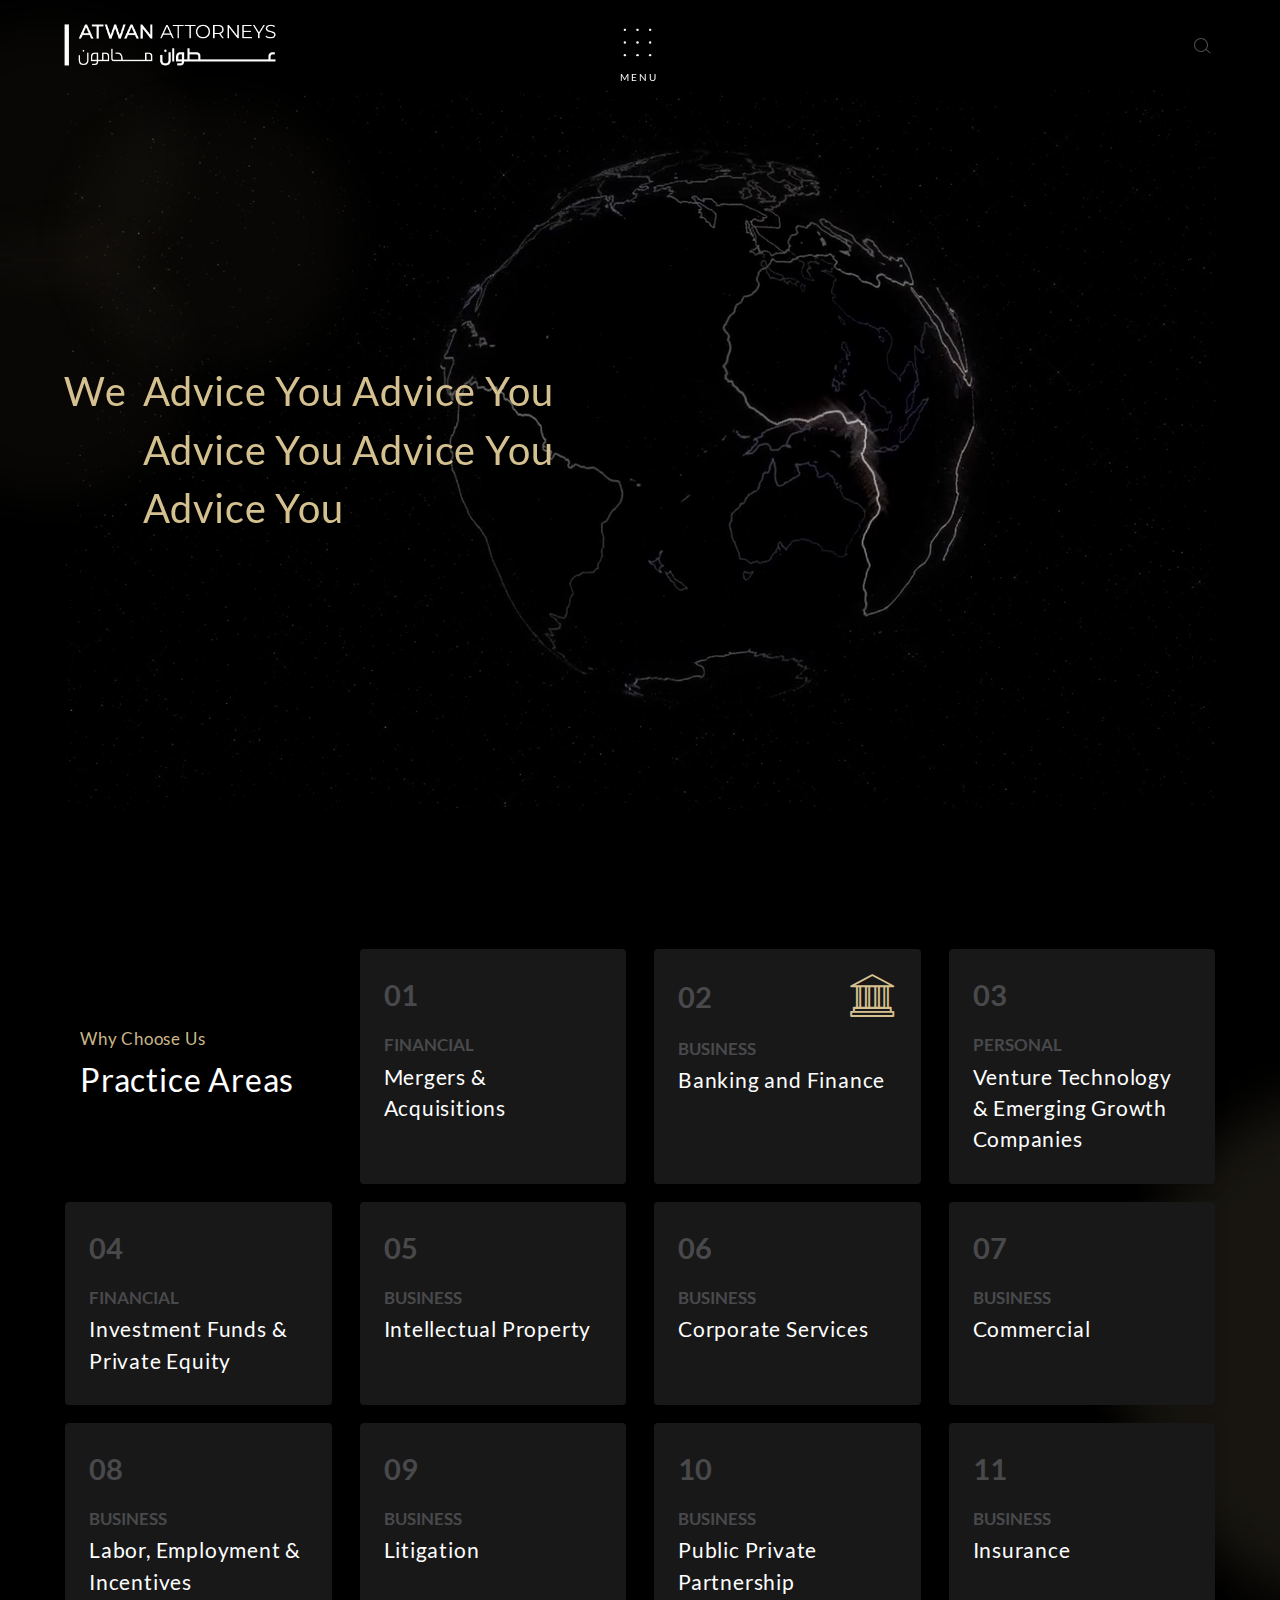
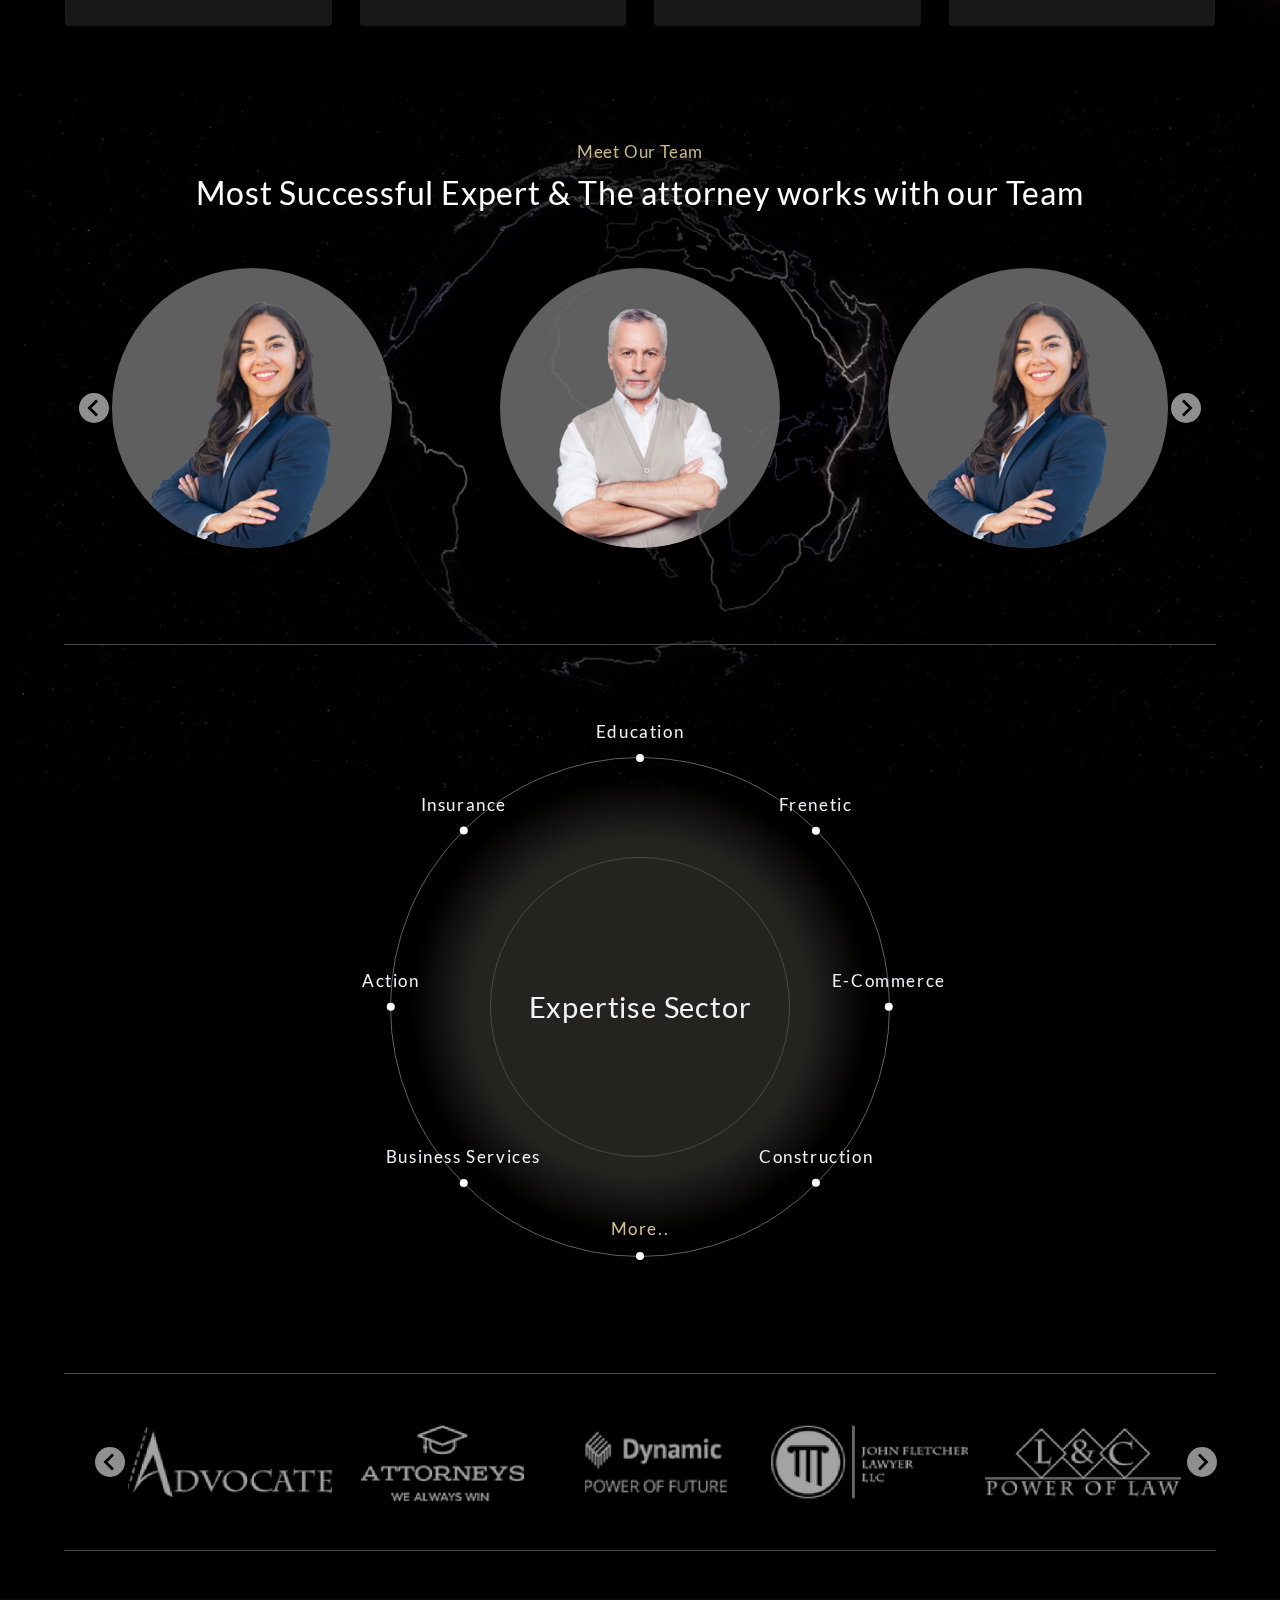
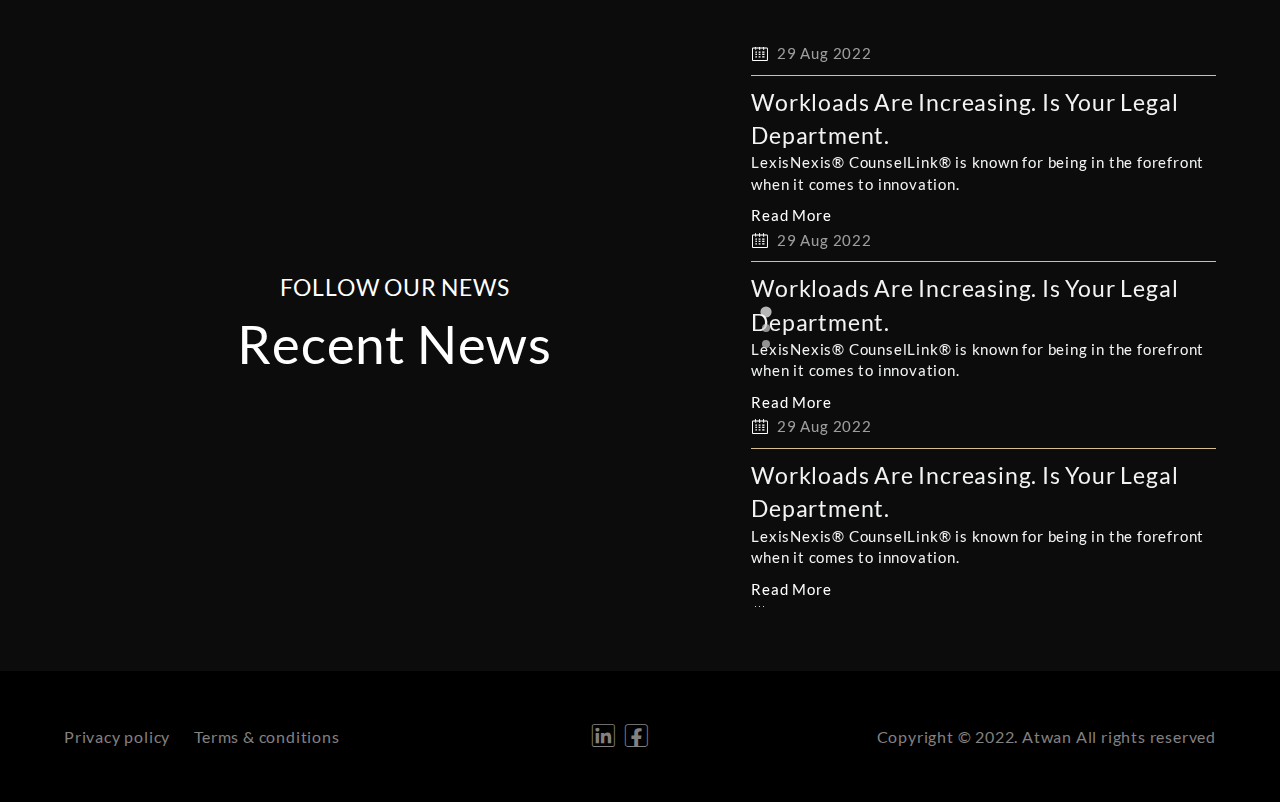
==== commit ea9aaf91: "update" ====
--- a/index.html
+++ b/index.html
@@ -144,7 +144,7 @@
               </form>
             </div>
 
-            <nav aria-labelledby="primary-nav-label" class="c-primary-nav">
+            <nav onclick="myFunction()" aria-labelledby="primary-nav-label" class="c-primary-nav">
               <div id="primary-nav-label" hidden="hidden">Primary
               </div>
               <ul class="c-primary-nav_list -left" id="navigation-menu">
@@ -451,10 +451,10 @@
           <div class="item firefly"></div>
         </div>
 
-        <div class="we-advice me-auto d-flex flex-wrap align-items-start">
+        <div class="we-advice me-auto d-flex flex-nowrap align-items-start">
           <div class="pe-3">We</div> 
           <div> 
-            <span>Advice You</span>
+            <span>Advice You Advice You Advice You Advice You Advice You </span>
           </div>
         </div>
 
@@ -605,7 +605,7 @@
      
     </section>
 
-    <section id="section-3" class="py-5 px-3 mx-0 px-md-5 mx-md-3">
+    <section id="section-3">
       <div class="meet-our-team">
         <div class="video-bg">
           <video autoplay muted loop class="bg-video">
@@ -613,12 +613,16 @@
             Your browser does not support HTML5 video.
          </video>
         </div>
-        <div class="content d-flex align-items-center justify-content-center h-100">
-          <div class="pb-5 d-flex align-items-center flex-column">
-            <div class="title-s pb-1 text-center">Meet Our Team</div>
-            <div class="text-s pb-1 text-center">Most Successful Expert & The attorney works with our Team</div>
-          </div>
-        </div>
+
+        <div class="py-5 px-3 mx-0 px-md-5 mx-md-3">
+          <div class="content d-flex align-items-center justify-content-center h-100">
+            <div class="pb-5 d-flex align-items-center flex-column">
+              <div class="title-s pb-1 text-center">Meet Our Team</div>
+              <div class="text-s pb-1 text-center">Most Successful Expert & The attorney works with our Team</div>
+            </div>
+          </div>
+        
+
         <div class="content">
     <div class="splide" id="splide-ourteam" aria-label="Splide Basic HTML Example">
       <div class="splide__track">
@@ -702,6 +706,9 @@
       </div>
     </div>
   </div>
+</div>
+
+
   </div>
   </section>
 
--- a/lib/css/atwan.style.css
+++ b/lib/css/atwan.style.css
@@ -46,7 +46,7 @@
   text-align:left;
   color:#D5C18F;
   font-weight:300;
-  font-size:30pt;
+  font-size:25pt;
   overflow:hidden;
   -webkit-backface-visibility: hidden;
   -webkit-perspective: 1000;
@@ -54,8 +54,18 @@
   font-weight: normal;
   position: absolute;
   z-index: 9;
-  max-width: 80%;
-}
+  max-width: 75%;
+  max-width: 600px;
+}
+
+
+@media (min-width: 768px){
+  .we-advice {
+    max-width: 50%;
+    max-width: 600px;
+  }
+}
+
 [dir=rtl] .we-advice {
   text-align:right;
 }
@@ -63,13 +73,13 @@
 
 @media (min-width:1200px) {
     .we-advice {
-      font-size:40pt;
+      font-size:30pt;
     }
 }
 
 
 .we-advice div {
-  overflow:hidden;
+  overflow:visible;
   white-space:normal;
 }
 .we-advice div span {
@@ -81,18 +91,18 @@
 }
 
 .we-advice div:last-of-type {
-  width:0px;
+  width:auto;
   animation: reveal 7s infinite;
 }
 
 .we-advice div:last-of-type span {
-  margin-left:-355px;
+  margin-left:0px;
   animation: slidein-ltr 7s infinite;
 }
 
 [dir=rtl] .we-advice div:last-of-type span {
   margin-left:0px;
-  margin-right:-355px;
+  margin-right:0px;
   animation: slidein-rtl 7s infinite;
 }
 
@@ -104,8 +114,8 @@
 }
 
 @keyframes slidein-ltr {
-    0% { margin-left:-800px; }
-    20% { margin-left:-800px; }
+    0% { margin-left:0px; }
+    20% { margin-left:0px; }
     35% { margin-left:0px; }
     100% { margin-left:0px; }
 }
@@ -118,11 +128,11 @@
 }
 
 @keyframes reveal {
-    0% {opacity:0;width:0px;}
-    20% {opacity:1;width:0px;}
-    30% {width:355px;}
+    0% {opacity:0;width:auto;}
+    20% {opacity:1;width:auto;}
+    30% {width:auto;}
     80% {opacity:1;}
-    100% {opacity:0;width:355px;}
+    100% {opacity:0;width:auto;}
 }
 
 /* c-site-search */
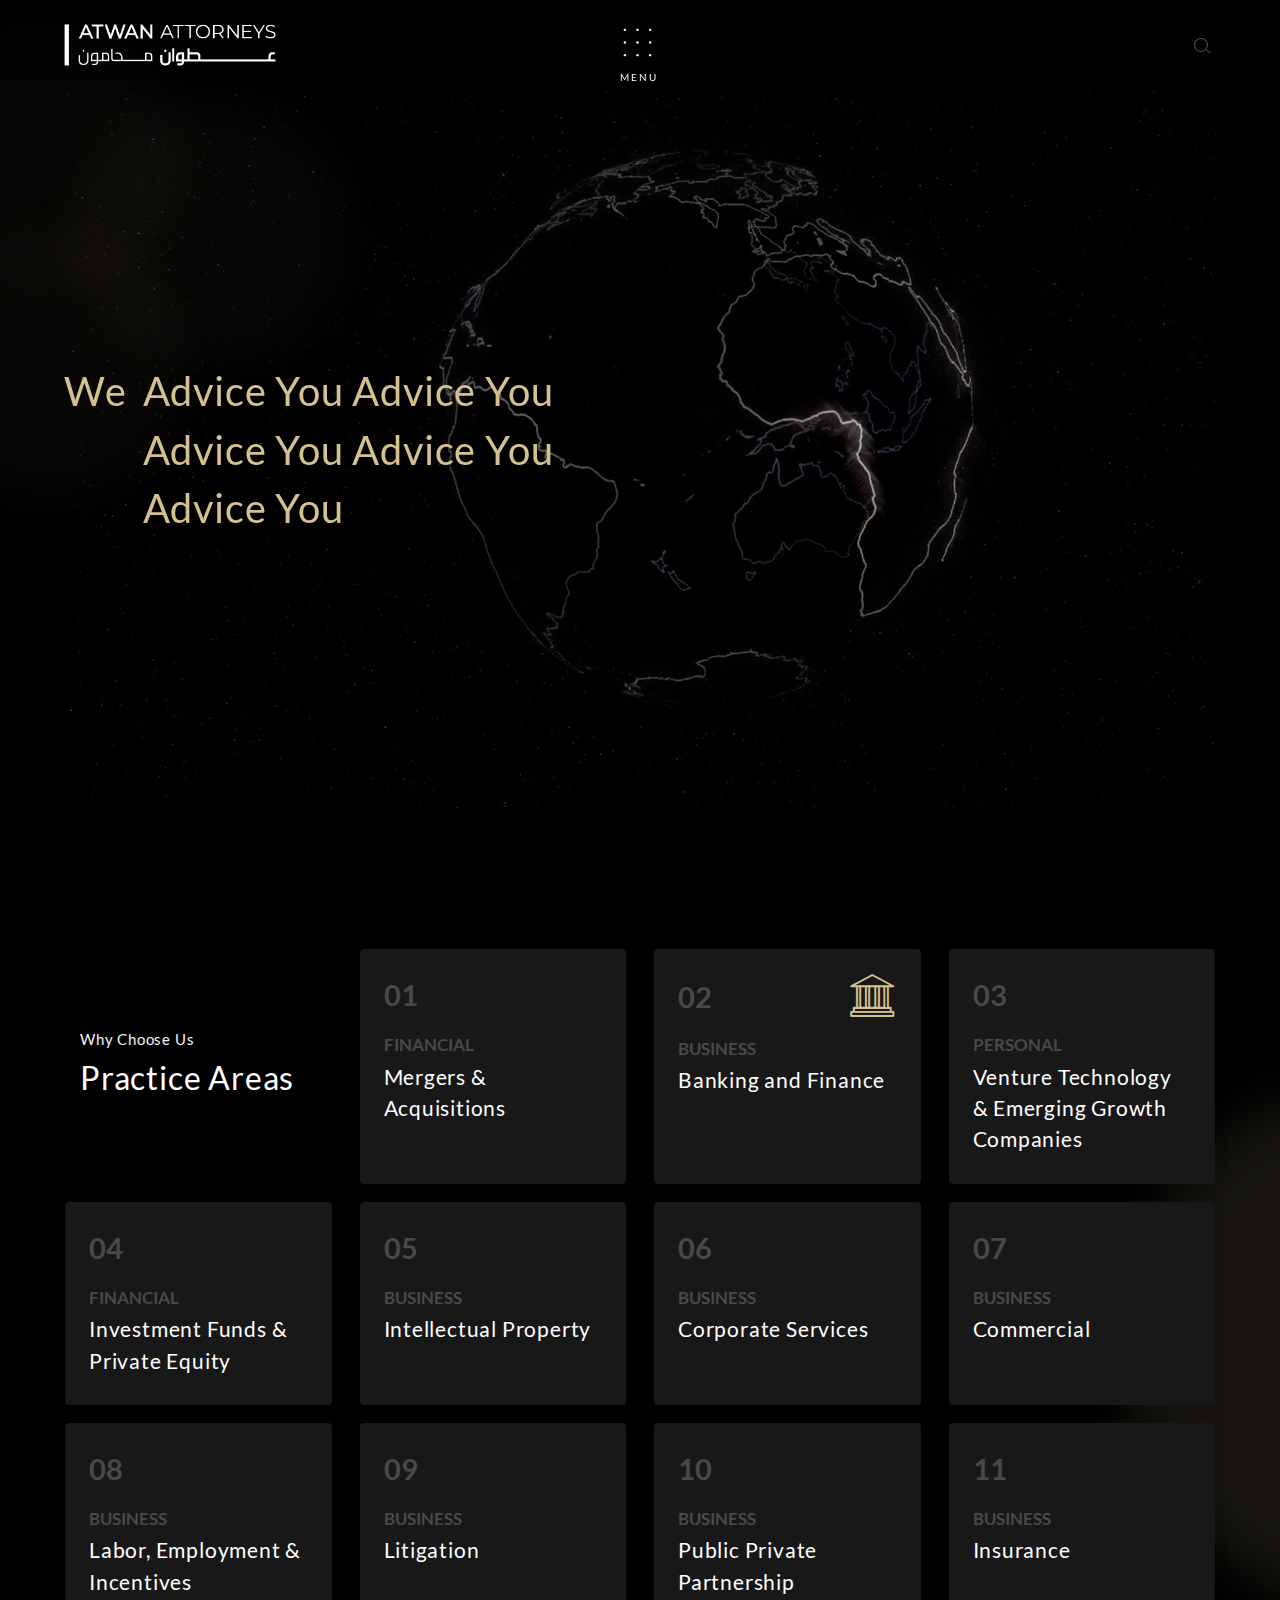
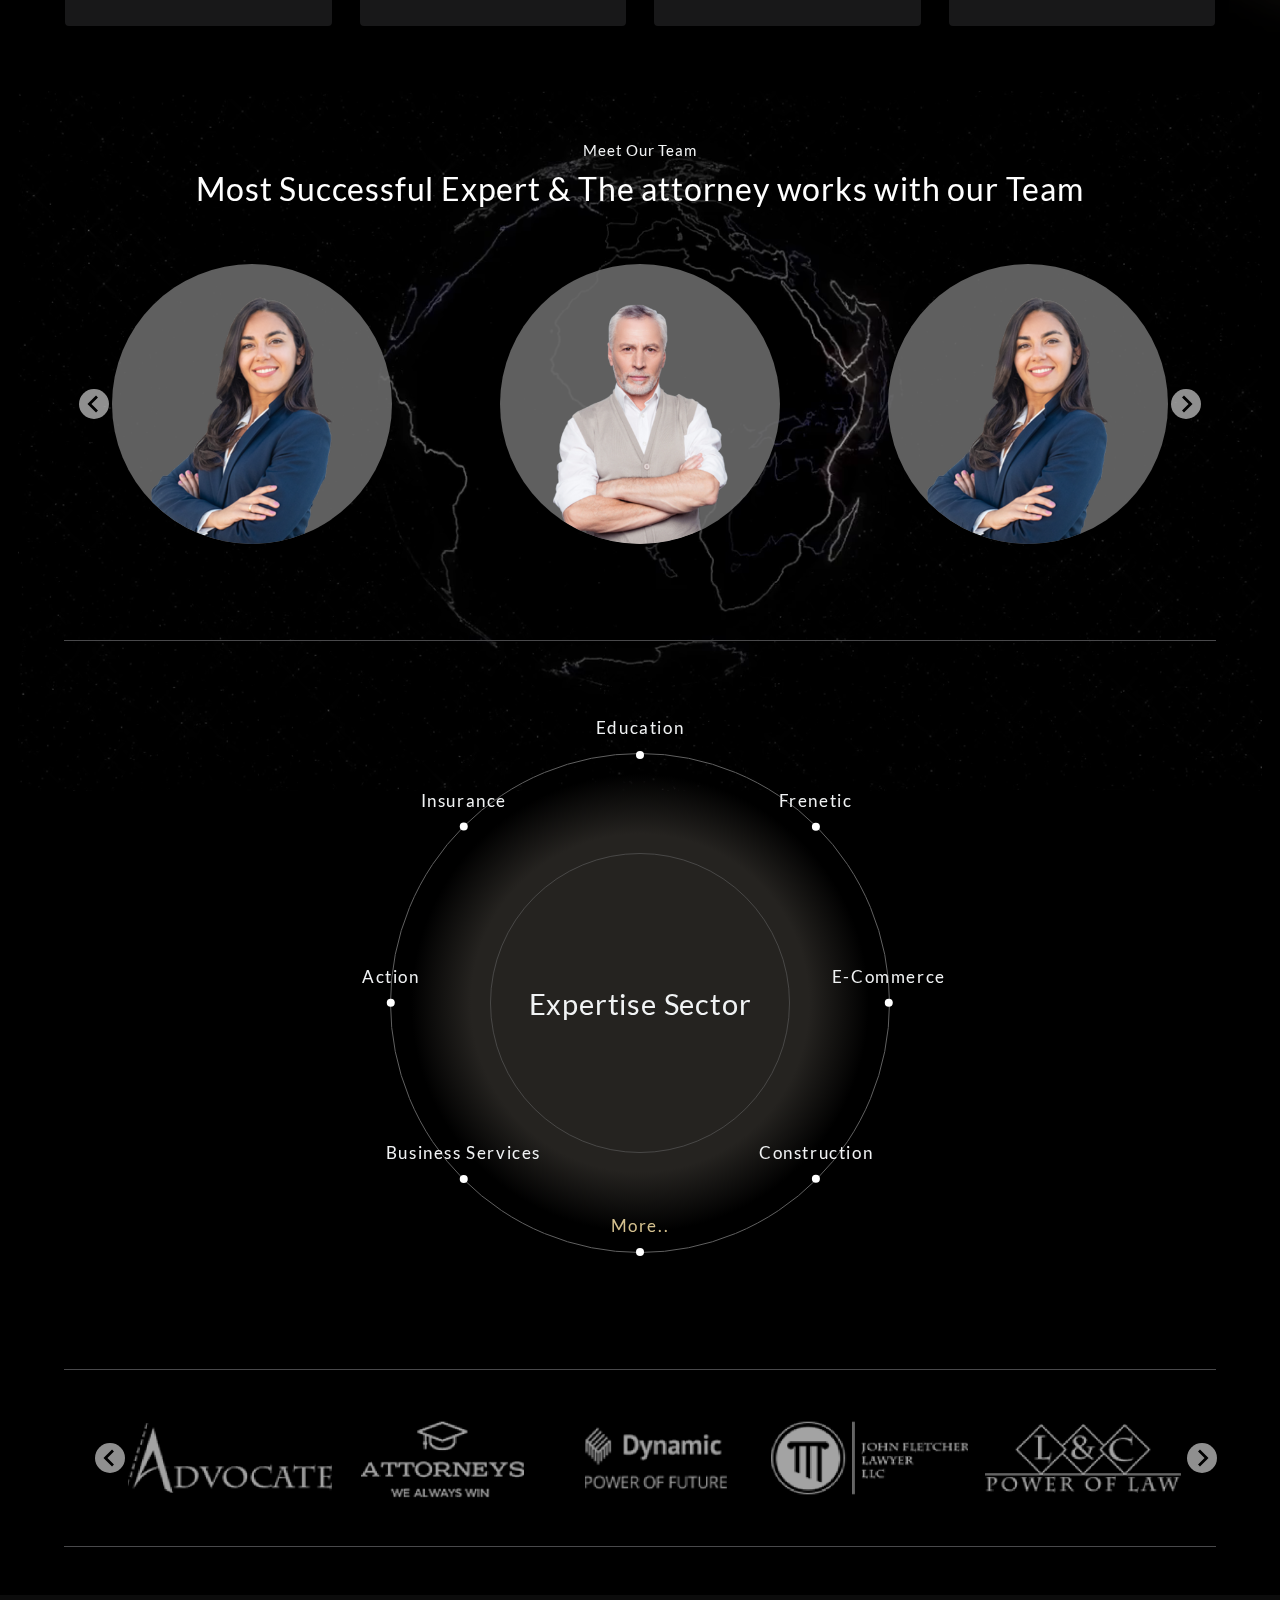
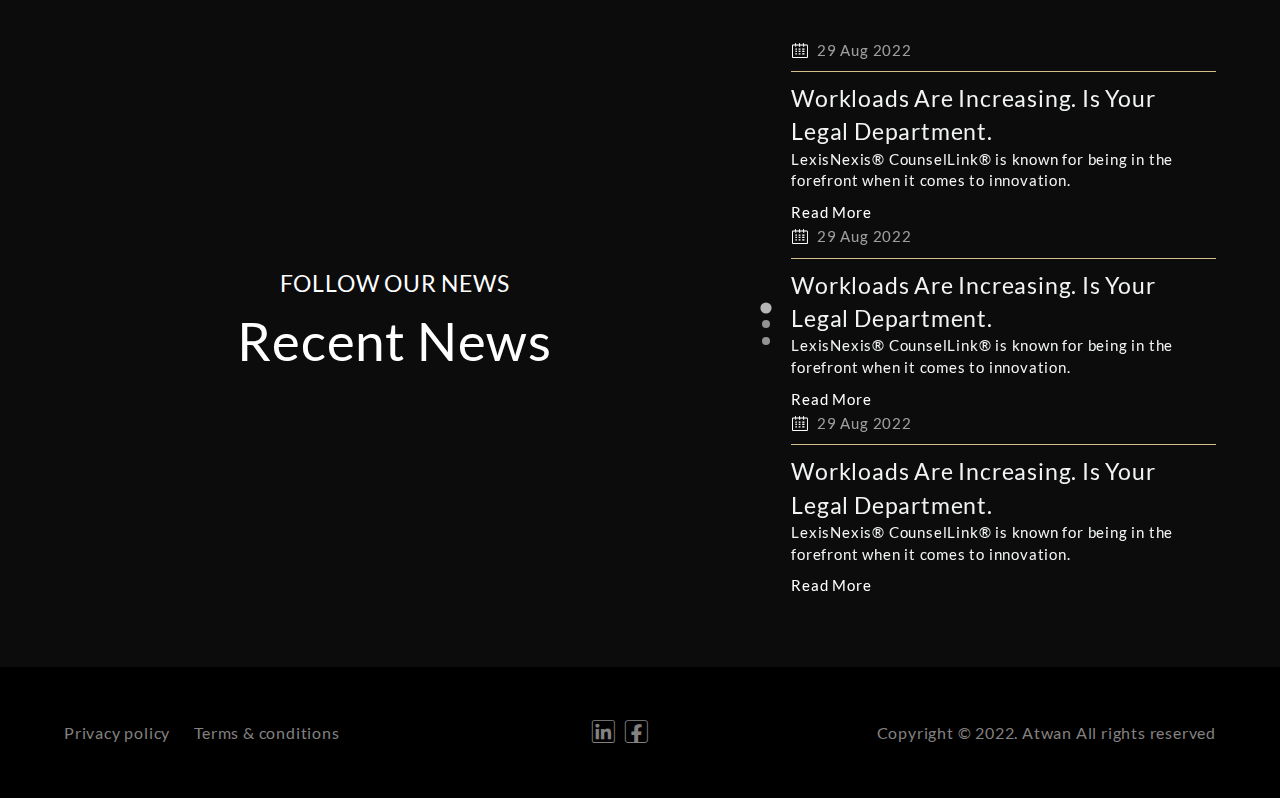
==== commit 580157e3: "update" ====
--- a/index.html
+++ b/index.html
@@ -144,10 +144,12 @@
               </form>
             </div>
 
-            <nav onclick="myFunction()" aria-labelledby="primary-nav-label" class="c-primary-nav">
+            <!-- onclick="myFunction()"  -->
+            <nav aria-labelledby="primary-nav-label" class="c-primary-nav">
               <div id="primary-nav-label" hidden="hidden">Primary
               </div>
               <ul class="c-primary-nav_list -left" id="navigation-menu">
+
                 <li class="c-primary-nav_item">
                   <a href="#/section-1" class="c-primary-nav_link -top-level nuxt-link-active">
                     <span class="c-primary-nav_link-inner" style="display:none;">
@@ -1177,6 +1179,8 @@
 	<!-- Splide -->
   <script src="./lib/plugin/splide/js/splide.min.js"></script>
   
+
+
   <!-- SCRIPT -->
   
   <!-- Splide -->
@@ -1226,14 +1230,17 @@
     new Splide('#splide-news', {
       perPage: 3,
       rewind: true,
-      autoplay: false,
+      autoplay: true,
       //direction: 'rtl',
       direction: 'ttb',
       arrows: false,
       pauseOnHover:true,
       wheelSleep: 50000,
       height: '35rem',
+      drag: false,
     }).mount();
+
+    
 
     //Meet Our Team
     new Splide('#splide-ourteam', {
@@ -1280,7 +1287,7 @@
   }
 </script>
 
-<!-- Nav Header Select main item -->
+<!-- Nav Header Select main item 
 <script>
   $(document).ready(function () {
     $(".c-primary-nav_item").hover(
@@ -1293,6 +1300,18 @@
     );
   });
 </script>
+-->
+<script>
+  $(document).ready(function(){
+    $(".c-primary-nav_item").click(
+      function(){
+      $(this).toggleClass("dot-visible");
+    },
+    );
+  });
+  </script>
+
+
 
 <!-- Nav Header Hide on scroll down and show on scroll up -->
 <script>
--- a/lib/css/header-main_menu.css
+++ b/lib/css/header-main_menu.css
@@ -3001,6 +3001,8 @@
         }
     }
 
+
+
     @media (min-width:1200px) {
         .c-primary-nav_list.is-submenu {
             position: absolute;
@@ -3082,6 +3084,7 @@
         }
     }
 
+
     @media (min-width:1200px) {
         .c-primary-nav_link {
             display: block;
@@ -3734,4 +3737,71 @@
         .is-hidden\@from-large {
             display: none
         }
-    }+    }
+
+
+
+    /* 26/10/2022 */
+
+    @media (max-width:1200px) {
+        /* Update */
+        .c-primary-nav_list.is-submenu {
+            position: absolute;
+            top: 100%;
+            left: auto;
+            width: 100vw;
+            visibility: hidden;
+            padding-bottom: 20px;
+            transition: visibility 0s cubic-bezier(.4, 0, 0, 1);
+            display: block;
+            transition-delay: .6s;
+            height: 0px;
+            transition: all 0.3s;
+        }
+        /* / Update */
+    
+        /* update */
+        .dot-visible .c-primary-nav_link {
+            display: block;
+            width: 100%;
+            white-space: nowrap
+        }
+        .dot-visible .c-primary-nav_link.-submenu-hover~.is-submenu {
+            visibility: visible;
+            transition-delay: 0s;
+            position: relative;
+            height: auto;
+            top: auto;
+            left: auto;
+        }
+        .dot-visible .c-primary-nav_link.-submenu-hover~.is-submenu:before {
+            transform: scaleY(1);
+            transition-delay: 0s
+        }
+        .dot-visible .c-primary-nav_link.-submenu-hover~.is-submenu .c-primary-nav_item {
+            opacity: 1
+        }
+        .dot-visible .c-primary-nav_link.-submenu-hover~.is-submenu {
+            visibility: visible;
+            transition-delay: 0s
+        }
+        .dot-visible .c-primary-nav_link.-submenu-hover~.is-submenu:before {
+            transform: scaleY(1);
+            transition-delay: 0s
+        }
+        .dot-visible .c-primary-nav_link.-submenu-hover~.is-submenu .c-primary-nav_item {
+            opacity: 1
+        }
+        /* / update */
+    }
+    
+
+@media (max-width: 1199px){
+.c-primary-nav_link.-submenu-level-1 {
+    font-size: 14px;
+    line-height: 20px;
+    padding-top: 5px;
+    padding-bottom: 5px;
+    margin-bottom: 10px;
+}
+}--- a/lib/css/atwan.style.css
+++ b/lib/css/atwan.style.css
@@ -359,11 +359,7 @@
   }
 
 
-.title-s{
-    font-size: 13pt;
-    font-weight: 400;
-    color: #CBB88A;
-  }
+
 
 .text-s{
     font-size: 24pt;
@@ -1260,3 +1256,55 @@
   border-color: #dfc998;
   box-shadow: none !important;
 }
+
+
+/* Update style */
+
+.recent-news .list .item-news {
+  width: 100%;
+  padding-left: 40px;
+}
+
+.splide__pagination--ttb {
+  right: auto !important;
+  left: 0.5em !important;
+}
+
+.expertise-sector {
+  z-index: 9999;
+}
+
+.header {
+  background: rgba(0, 0, 0, 0.5);
+}
+
+@media (min-width: 1200px){
+.header {
+    padding-bottom: 10px;
+}
+}
+
+
+
+/* Update 18-1-2023 */
+
+  .h3.title-s {
+    font-size: 1.625rem !important;
+    font-weight: 400;
+    color: #CBB88A;
+  }
+
+  p a{
+    text-decoration: underline;
+    color: #CBB88A;
+  }
+  
+  p a:hover{
+    text-decoration: none;
+    color: #CBB88A;
+  }
+
+  p.text-justify{
+    text-align: justify;
+  }
+  